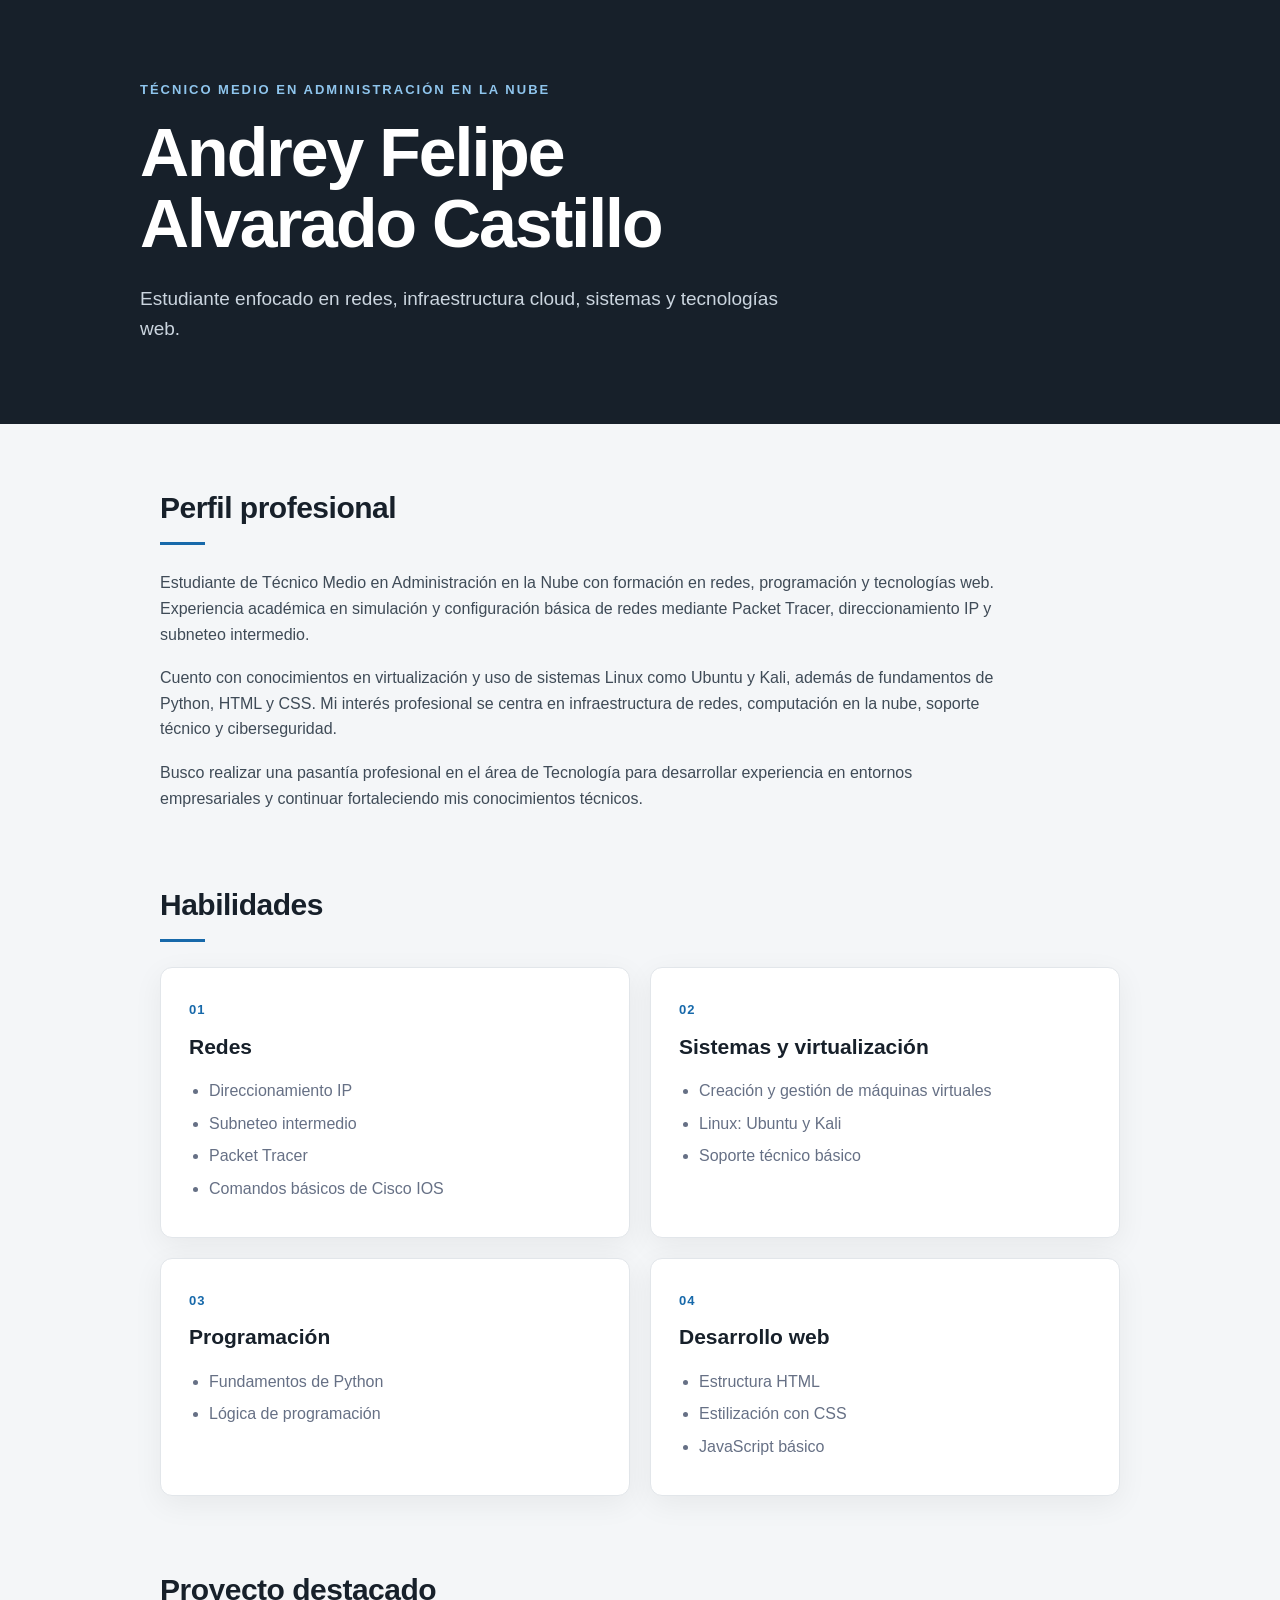
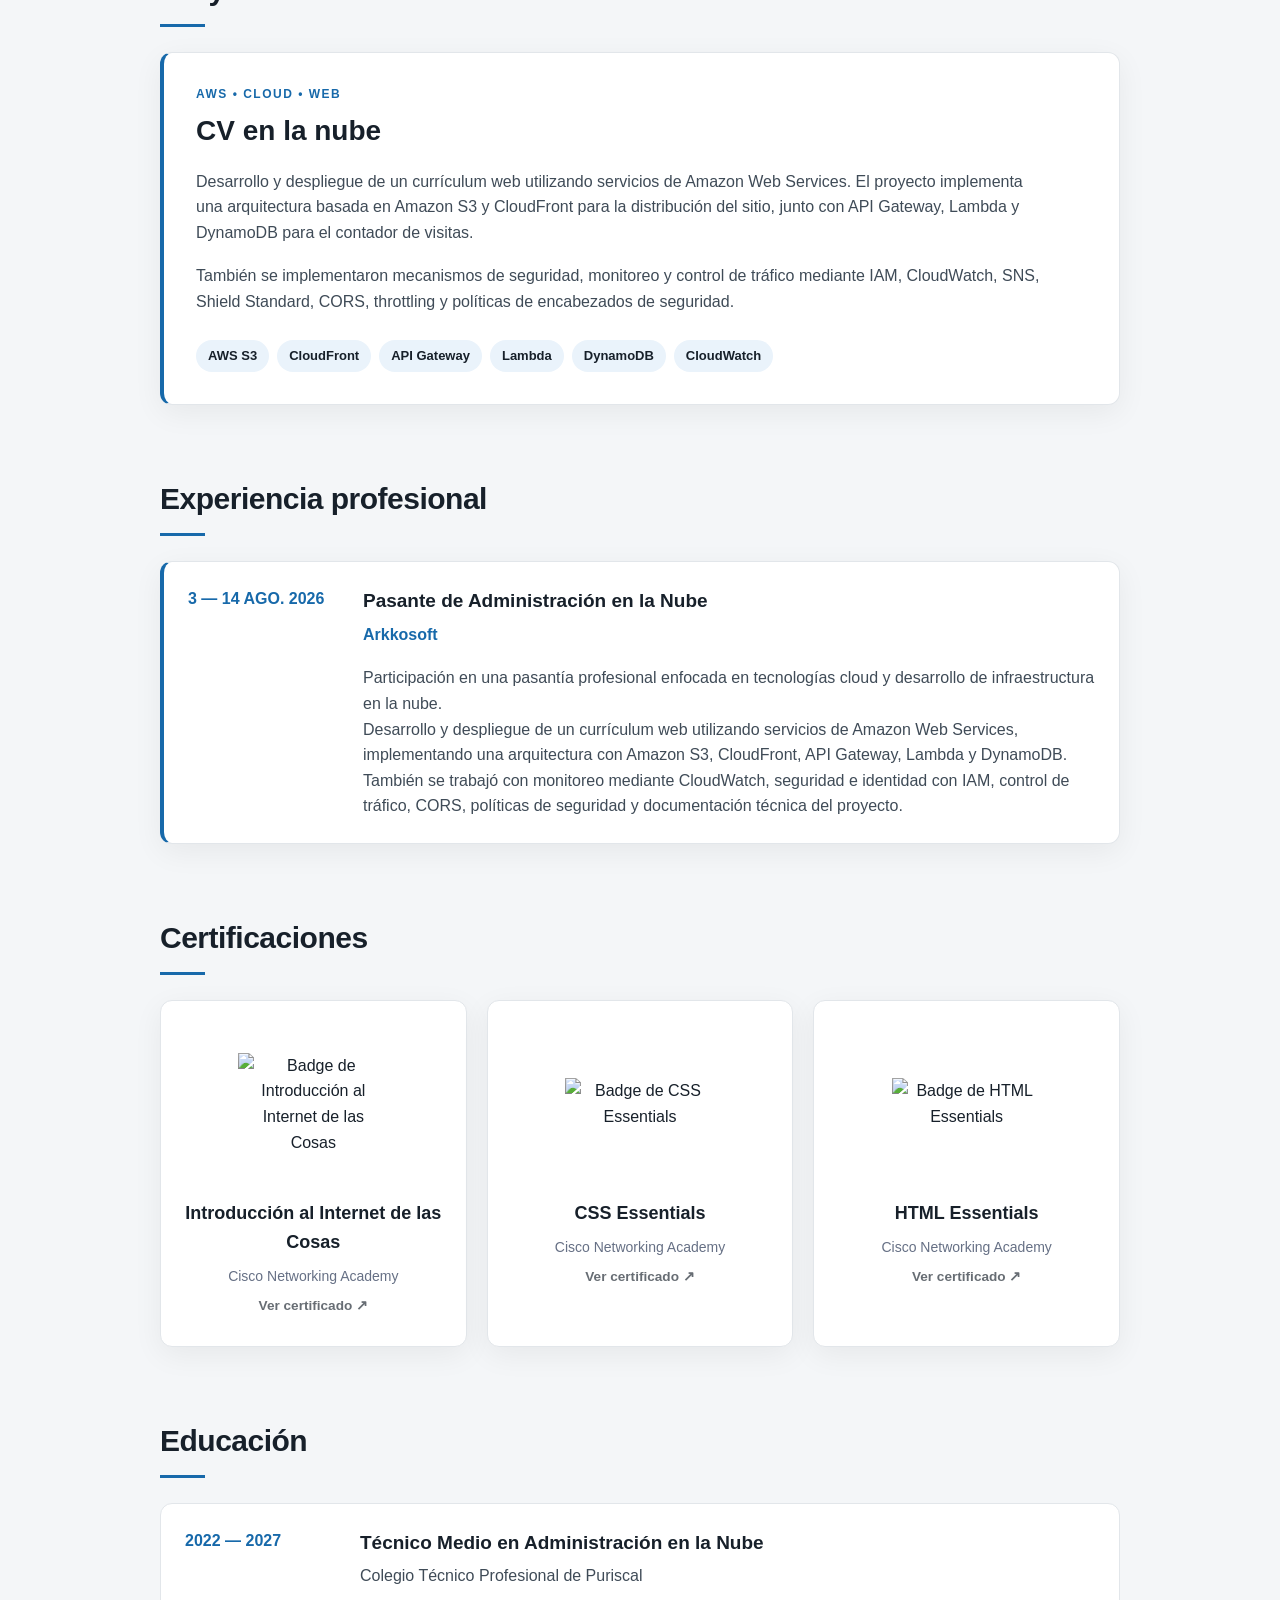
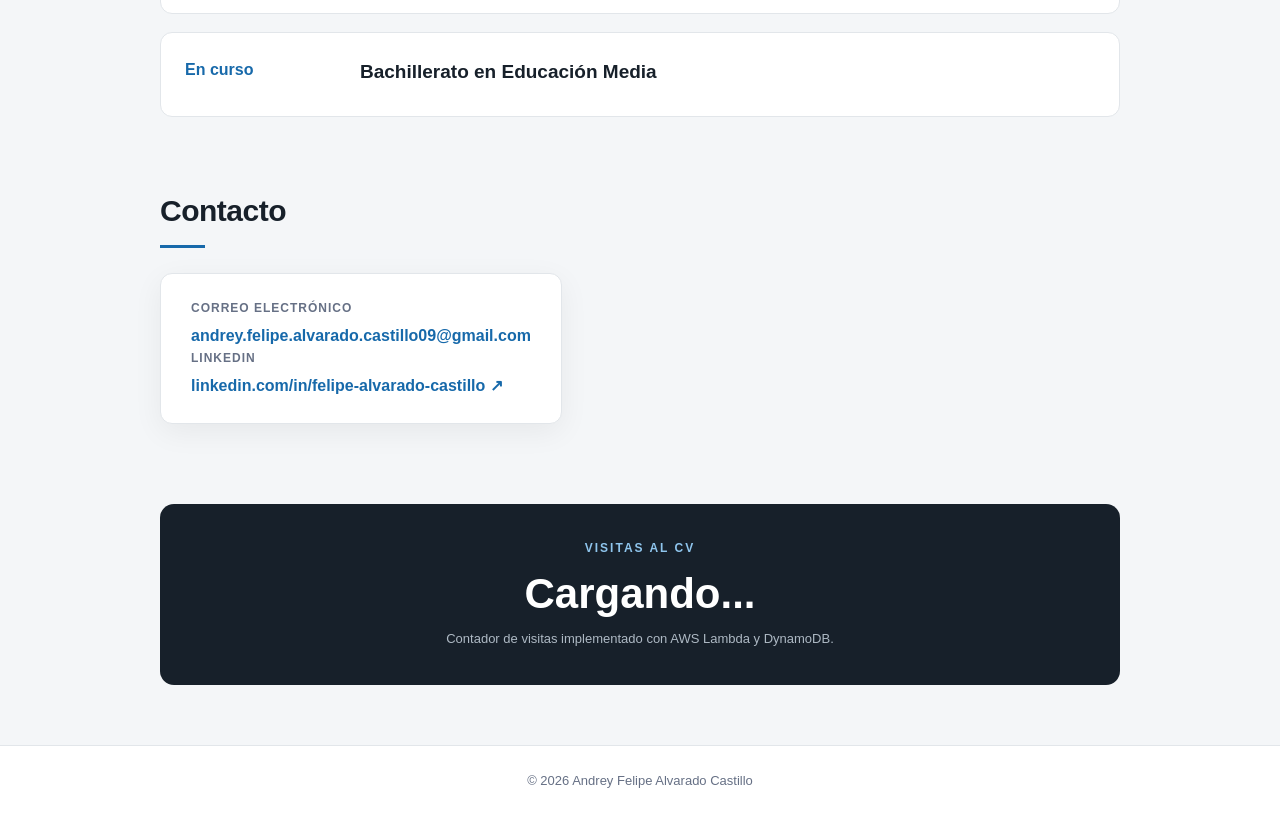
==== index.html @ 0e164ece "Add files via upload" ====
<!DOCTYPE html>
<html lang="es">

<head>
    <meta charset="UTF-8">
    <meta name="viewport" content="width=device-width, initial-scale=1.0">

    <meta name="description"
        content="CV de Andrey Felipe Alvarado Castillo, estudiante de Técnico Medio en Administración en la Nube.">

    <title>Andrey Felipe Alvarado Castillo | CV</title>

    <link rel="stylesheet" href="styles.css">
</head>

<body>

    <header class="hero">
        <div class="hero-content">
            <p class="eyebrow">TÉCNICO MEDIO EN ADMINISTRACIÓN EN LA NUBE</p>

            <h1>Andrey Felipe<br>Alvarado Castillo</h1>

            <p class="hero-description">
                Estudiante enfocado en redes, infraestructura cloud,
                sistemas y tecnologías web.
            </p>
        </div>
    </header>

    <main>

        <section class="section">
            <h2>Perfil profesional</h2>

            <p>
                Estudiante de Técnico Medio en Administración en la Nube con
                formación en redes, programación y tecnologías web. Experiencia
                académica en simulación y configuración básica de redes mediante
                Packet Tracer, direccionamiento IP y subneteo intermedio.
            </p>

            <p>
                Cuento con conocimientos en virtualización y uso de sistemas
                Linux como Ubuntu y Kali, además de fundamentos de Python,
                HTML y CSS. Mi interés profesional se centra en infraestructura
                de redes, computación en la nube, soporte técnico y ciberseguridad.
            </p>

            <p>
                Busco realizar una pasantía profesional en el área de Tecnología
                para desarrollar experiencia en entornos empresariales y
                continuar fortaleciendo mis conocimientos técnicos.
            </p>
        </section>


        <section class="section">
            <h2>Habilidades</h2>

            <div class="skills-grid">

                <article class="skill-card">
                    <span class="skill-number">01</span>
                    <h3>Redes</h3>

                    <ul>
                        <li>Direccionamiento IP</li>
                        <li>Subneteo intermedio</li>
                        <li>Packet Tracer</li>
                        <li>Comandos básicos de Cisco IOS</li>
                    </ul>
                </article>


                <article class="skill-card">
                    <span class="skill-number">02</span>
                    <h3>Sistemas y virtualización</h3>

                    <ul>
                        <li>Creación y gestión de máquinas virtuales</li>
                        <li>Linux: Ubuntu y Kali</li>
                        <li>Soporte técnico básico</li>
                    </ul>
                </article>


                <article class="skill-card">
                    <span class="skill-number">03</span>
                    <h3>Programación</h3>

                    <ul>
                        <li>Fundamentos de Python</li>
                        <li>Lógica de programación</li>
                    </ul>
                </article>


                <article class="skill-card">
                    <span class="skill-number">04</span>
                    <h3>Desarrollo web</h3>

                    <ul>
                        <li>Estructura HTML</li>
                        <li>Estilización con CSS</li>
                        <li>JavaScript básico</li>
                    </ul>
                </article>

            </div>
        </section>


        <section class="section">
            <h2>Proyecto destacado</h2>

            <article class="project-card">

                <div class="project-header">
                    <div>
                        <p class="project-label">AWS • CLOUD • WEB</p>
                        <h3>CV en la nube</h3>
                    </div>
                </div>

                <p>
                    Desarrollo y despliegue de un currículum web utilizando
                    servicios de Amazon Web Services. El proyecto implementa
                    una arquitectura basada en Amazon S3 y CloudFront para
                    la distribución del sitio, junto con API Gateway, Lambda
                    y DynamoDB para el contador de visitas.
                </p>

                <p>
                    También se implementaron mecanismos de seguridad,
                    monitoreo y control de tráfico mediante IAM, CloudWatch,
                    SNS, Shield Standard, CORS, throttling y políticas de
                    encabezados de seguridad.
                </p>

                <div class="technology-list">

    <a href="https://aws.amazon.com/s3/"
       target="_blank"
       rel="noopener noreferrer">
        AWS S3
    </a>

    <a href="https://aws.amazon.com/cloudfront/"
       target="_blank"
       rel="noopener noreferrer">
        CloudFront
    </a>

    <a href="https://aws.amazon.com/api-gateway/"
       target="_blank"
       rel="noopener noreferrer">
        API Gateway
    </a>

    <a href="https://aws.amazon.com/lambda/"
       target="_blank"
       rel="noopener noreferrer">
        Lambda
    </a>

    <a href="https://aws.amazon.com/dynamodb/"
       target="_blank"
       rel="noopener noreferrer">
        DynamoDB
    </a>

    <a href="https://aws.amazon.com/cloudwatch/"
       target="_blank"
       rel="noopener noreferrer">
        CloudWatch
    </a>

</div>

            </article>
        </section>


        <!-- NUEVA SECCIÓN: EXPERIENCIA PROFESIONAL -->

        <section class="section">
            <h2>Experiencia profesional</h2>

            <div class="timeline">

                <article class="education-item experience-item">

                    <div class="education-year">
                        3 — 14 AGO. 2026
                    </div>

                    <div>
                        <h3>Pasante de Administración en la Nube</h3>

                        <p class="experience-company">
                            Arkkosoft
                        </p>

                        <p>
                            Participación en una pasantía profesional enfocada
                            en tecnologías cloud y desarrollo de infraestructura
                            en la nube.
                        </p>

                        <p>
                            Desarrollo y despliegue de un currículum web utilizando
                            servicios de Amazon Web Services, implementando una
                            arquitectura con Amazon S3, CloudFront, API Gateway,
                            Lambda y DynamoDB.
                        </p>

                        <p>
                            También se trabajó con monitoreo mediante CloudWatch,
                            seguridad e identidad con IAM, control de tráfico,
                            CORS, políticas de seguridad y documentación técnica
                            del proyecto.
                        </p>
                    </div>

                </article>

            </div>
        </section>


        <!-- NUEVA SECCIÓN: CERTIFICACIONES -->

        <section class="section">
    <h2>Certificaciones</h2>

    <div class="certifications-grid">

        <a href="https://www.credly.com/badges/0a45413e-73b1-4f08-a9ad-78b283156808/public_url"
           class="certificate-card"
           target="_blank"
           rel="noopener noreferrer">

            <div class="certificate-badge">
                <img src="badges/iot-badge.png"
                    alt="Badge de Introducción al Internet de las Cosas">
            </div>

            <div class="certificate-info">
                <h3>Introducción al Internet de las Cosas</h3>

                <p>
                    Cisco Networking Academy
                </p>

                <span class="certificate-link">
                    Ver certificado ↗
                </span>
            </div>

        </a>


        <a href="https://www.credly.com/badges/91c662c0-dd28-46f7-b437-265e4a5272b8/public_url"
           class="certificate-card"
           target="_blank"
           rel="noopener noreferrer">

            <div class="certificate-badge">
                <img src="badges/css-essentials-badge.png"
                    alt="Badge de CSS Essentials">
            </div>

            <div class="certificate-info">
                <h3>CSS Essentials</h3>

                <p>
                    Cisco Networking Academy
                </p>

                <span class="certificate-link">
                    Ver certificado ↗
                </span>
            </div>

        </a>


        <a href="https://www.credly.com/badges/41b9f1e7-8ec7-4171-8520-6982c7341b1c/public_url"
           class="certificate-card"
           target="_blank"
           rel="noopener noreferrer">

            <div class="certificate-badge">
                <img src="badges/html-essentials-badge.png"
                    alt="Badge de HTML Essentials">
            </div>

            <div class="certificate-info">
                <h3>HTML Essentials</h3>

                <p>
                    Cisco Networking Academy
                </p>

                <span class="certificate-link">
                    Ver certificado ↗
                </span>
            </div>

        </a>

    </div>
</section>

        <section class="section">
            <h2>Educación</h2>

            <div class="timeline">

                <article class="education-item">

                    <div class="education-year">
                        2022 — 2027
                    </div>

                    <div>
                        <h3>Técnico Medio en Administración en la Nube</h3>

                        <p>
                            Colegio Técnico Profesional de Puriscal
                        </p>
                    </div>

                </article>


                <article class="education-item">

                    <div class="education-year">
                        En curso
                    </div>

                    <div>
                        <h3>Bachillerato en Educación Media</h3>
                    </div>

                </article>

            </div>
        </section>


        <section class="section contact-section">
    <h2>Contacto</h2>

    <div class="contact-card">

        <p class="contact-label">
            CORREO ELECTRÓNICO
        </p>

        <a href="mailto:andrey.felipe.alvarado.castillo09@gmail.com">
            andrey.felipe.alvarado.castillo09@gmail.com
        </a>

        <p class="contact-label linkedin-label">
            LINKEDIN
        </p>

        <a href="https://www.linkedin.com/in/felipe-alvarado-castillo/"
           target="_blank"
           rel="noopener noreferrer"
           class="linkedin-link">
            linkedin.com/in/felipe-alvarado-castillo ↗
        </a>

    </div>
</section>


        <section class="visits-section">

            <p class="visits-label">
                VISITAS AL CV
            </p>

            <div id="visit-count">
                Cargando...
            </div>

            <p class="visits-note">
                Contador de visitas implementado con AWS Lambda y DynamoDB.
            </p>

        </section>

    </main>


    <footer>
        <p>
            © 2026 Andrey Felipe Alvarado Castillo
        </p>
    </footer>


    <script src="app.js"></script>

</body>

</html>
---- styles.css ----
:root {
    --background: #f4f6f8;
    --surface: #ffffff;
    --text: #17202a;
    --muted: #667085;
    --border: #e2e6ea;
    --accent: #1769aa;
    --accent-dark: #0f4f82;
    --soft-accent: #eaf3fb;
    --shadow: 0 8px 30px rgba(0, 0, 0, 0.06);
}

* {
    box-sizing: border-box;
}

html {
    scroll-behavior: smooth;
}

body {
    margin: 0;
    font-family: Arial, Helvetica, sans-serif;
    background: var(--background);
    color: var(--text);
    line-height: 1.6;
}

.hero {
    background: var(--text);
    color: white;
    padding: 80px 20px;
}

.hero-content {
    max-width: 1000px;
    margin: 0 auto;
}

.eyebrow {
    margin: 0 0 16px;
    color: #8fc5ed;
    font-size: 13px;
    font-weight: bold;
    letter-spacing: 2px;
}

.hero h1 {
    margin: 0;
    font-size: clamp(40px, 7vw, 68px);
    line-height: 1.05;
    letter-spacing: -2px;
}

.hero-description {
    max-width: 650px;
    margin: 24px 0 0;
    color: #cbd5df;
    font-size: 19px;
}

main {
    max-width: 1000px;
    margin: 0 auto;
    padding: 60px 20px;
}

.section {
    margin-bottom: 70px;
}

.section h2 {
    margin: 0 0 25px;
    font-size: 30px;
    letter-spacing: -0.5px;
}

.section h2::after {
    content: "";
    display: block;
    width: 45px;
    height: 3px;
    margin-top: 10px;
    background: var(--accent);
}

.section p {
    max-width: 850px;
    margin: 0 0 18px;
    color: #3f4b57;
}

.skills-grid {
    display: grid;
    grid-template-columns: repeat(2, 1fr);
    gap: 20px;
}

.skill-card {
    position: relative;
    padding: 28px;
    background: var(--surface);
    border: 1px solid var(--border);
    border-radius: 12px;
    box-shadow: var(--shadow);
    transition: transform 0.2s ease, box-shadow 0.2s ease;
}

.skill-card:hover {
    transform: translateY(-4px);
    box-shadow: 0 12px 35px rgba(0, 0, 0, 0.09);
}

.skill-number {
    color: var(--accent);
    font-size: 13px;
    font-weight: bold;
    letter-spacing: 1px;
}

.skill-card h3 {
    margin: 8px 0 15px;
    font-size: 21px;
}

.skill-card ul {
    margin: 0;
    padding-left: 20px;
    color: var(--muted);
}

.skill-card li {
    margin-bottom: 7px;
}

.project-card {
    padding: 32px;
    background: var(--surface);
    border: 1px solid var(--border);
    border-left: 4px solid var(--accent);
    border-radius: 12px;
    box-shadow: var(--shadow);
}

.project-header {
    margin-bottom: 15px;
}

.project-label {
    margin: 0 0 5px !important;
    color: var(--accent) !important;
    font-size: 12px;
    font-weight: bold;
    letter-spacing: 1.5px;
}

.project-card h3 {
    margin: 0;
    font-size: 28px;
}

.technology-list {
    display: flex;
    flex-wrap: wrap;
    gap: 8px;
    margin-top: 25px;
}

.technology-list a {
    padding: 6px 12px;
    background: var(--soft-accent);
    color: var(--accent-dark);
    border-radius: 20px;
    font-size: 13px;
    font-weight: bold;
}

.timeline {
    display: flex;
    flex-direction: column;
    gap: 18px;
}

.education-item {
    display: grid;
    grid-template-columns: 150px 1fr;
    gap: 25px;
    padding: 24px;
    background: var(--surface);
    border: 1px solid var(--border);
    border-radius: 12px;
}

.education-year {
    color: var(--accent);
    font-weight: bold;
}

.education-item h3 {
    margin: 0 0 5px;
    font-size: 19px;
}

.education-item p {
    margin: 0;
}


/* ================================
   EXPERIENCIA PROFESIONAL
   ================================ */

.experience-item {
    border-left: 4px solid var(--accent);
    box-shadow: var(--shadow);
}

.experience-company {
    color: var(--accent) !important;
    font-weight: bold;
    margin-bottom: 18px !important;
}


/* ================================
   CERTIFICACIONES
   ================================ */

.certifications-grid {
    display: grid;
    grid-template-columns: repeat(3, 1fr);
    gap: 20px;
}

.certificate-card {
    display: flex;
    flex-direction: column;
    align-items: center;
    padding: 28px 22px;
    text-align: center;
    background: var(--surface);
    border: 1px solid var(--border);
    border-radius: 12px;
    box-shadow: var(--shadow);
    transition: transform 0.2s ease, box-shadow 0.2s ease;
}

.certificate-card:hover {
    transform: translateY(-4px);
    box-shadow: 0 12px 35px rgba(0, 0, 0, 0.09);
}

.certificate-badge {
    width: 150px;
    height: 150px;
    margin-bottom: 20px;
    display: flex;
    align-items: center;
    justify-content: center;
}

.certificate-badge img {
    max-width: 100%;
    max-height: 100%;
    object-fit: contain;
}

.certificate-info h3 {
    margin: 0 0 8px;
    font-size: 18px;
}

.certificate-info p {
    margin: 0 !important;
    color: var(--muted);
    font-size: 14px;
}


/* ================================
   CONTACTO
   ================================ */

.contact-card {
    display: inline-block;
    padding: 25px 30px;
    background: var(--surface);
    border: 1px solid var(--border);
    border-radius: 12px;
    box-shadow: var(--shadow);
}

.contact-label {
    margin: 0 0 5px !important;
    color: var(--muted) !important;
    font-size: 12px;
    font-weight: bold;
    letter-spacing: 1px;
}

.contact-card a {
    color: var(--accent);
    font-weight: bold;
    text-decoration: none;
    overflow-wrap: anywhere;
}

.contact-card a:hover {
    text-decoration: underline;
}


/* ================================
   CONTADOR DE VISITAS
   ================================ */

.visits-section {
    margin-top: 80px;
    padding: 35px;
    text-align: center;
    background: var(--text);
    color: white;
    border-radius: 14px;
}

.visits-label {
    margin: 0 0 10px !important;
    color: #8fc5ed !important;
    font-size: 12px;
    font-weight: bold;
    letter-spacing: 2px;
}

#visit-count {
    font-size: 42px;
    font-weight: bold;
    line-height: 1.2;
}

.visits-note {
    margin: 10px auto 0 !important;
    color: #aeb9c4 !important;
    font-size: 13px;
}


/* ================================
   FOOTER
   ================================ */

footer {
    padding: 25px 20px;
    text-align: center;
    border-top: 1px solid var(--border);
    background: white;
}

footer p {
    margin: 0;
    color: var(--muted);
    font-size: 13px;
}


/* ================================
   RESPONSIVE
   ================================ */

@media (max-width: 700px) {

    .hero {
        padding: 60px 20px;
    }

    .hero h1 {
        font-size: 42px;
    }

    .hero-description {
        font-size: 17px;
    }

    main {
        padding: 45px 16px;
    }

    .section {
        margin-bottom: 55px;
    }

    .section h2 {
        font-size: 26px;
    }

    .skills-grid {
        grid-template-columns: 1fr;
    }

    .project-card {
        padding: 24px;
    }

    .education-item {
        grid-template-columns: 1fr;
        gap: 5px;
    }

    .certifications-grid {
        grid-template-columns: 1fr;
    }

    .certificate-card {
        padding: 25px 20px;
    }

    .certificate-badge {
        width: 130px;
        height: 130px;
    }

    .visits-section {
        padding: 30px 20px;
    }

    #visit-count {
        font-size: 36px;
    }
}
/* Certificaciones clickeables */

.certificate-card {
    text-decoration: none;
    color: inherit;
    cursor: pointer;
    transition:
        transform 0.25s ease,
        box-shadow 0.25s ease;
}

.certificate-card:hover {
    transform: translateY(-6px);
}

.certificate-card .certificate-badge img {
    transition: transform 0.25s ease;
}

.certificate-card:hover .certificate-badge img {
    transform: scale(1.04);
}

.certificate-link {
    display: inline-block;
    margin-top: 8px;
    font-size: 0.85rem;
    font-weight: 600;
    opacity: 0.65;
    transition: opacity 0.25s ease;
}

.certificate-card:hover .certificate-link {
    opacity: 1;
}
.technology-list a {
    text-decoration: none;
    color: inherit;
    cursor: pointer;
    transition: transform 0.2s ease, box-shadow 0.2s ease;
}

.technology-list a:hover {
    transform: translateY(-3px);
    box-shadow: 0 6px 16px rgba(0, 0, 0, 0.12);
}
/* LinkedIn */

.linkedin-label {
    margin-top: 24px;
}

.linkedin-link {
    text-decoration: none;
    transition: opacity 0.2s ease;
}

.linkedin-link:hover {
    opacity: 0.7;
}
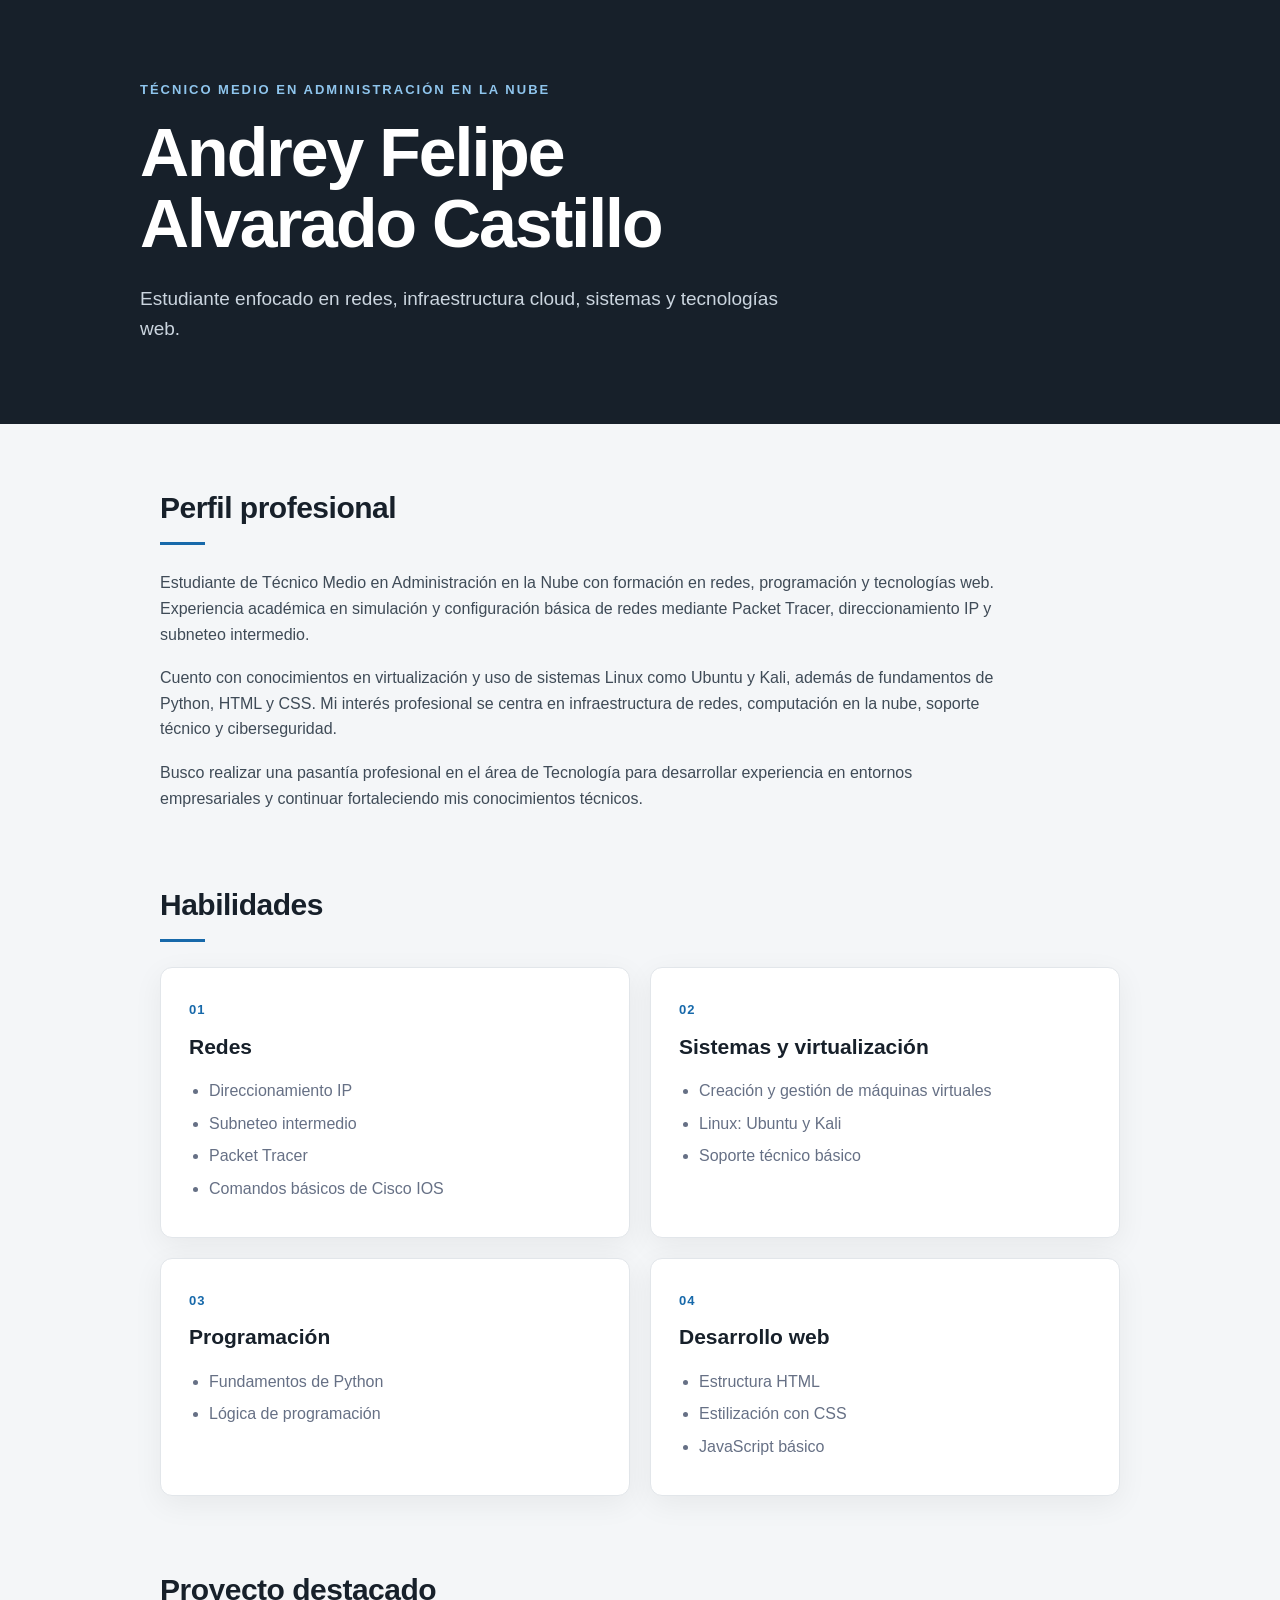
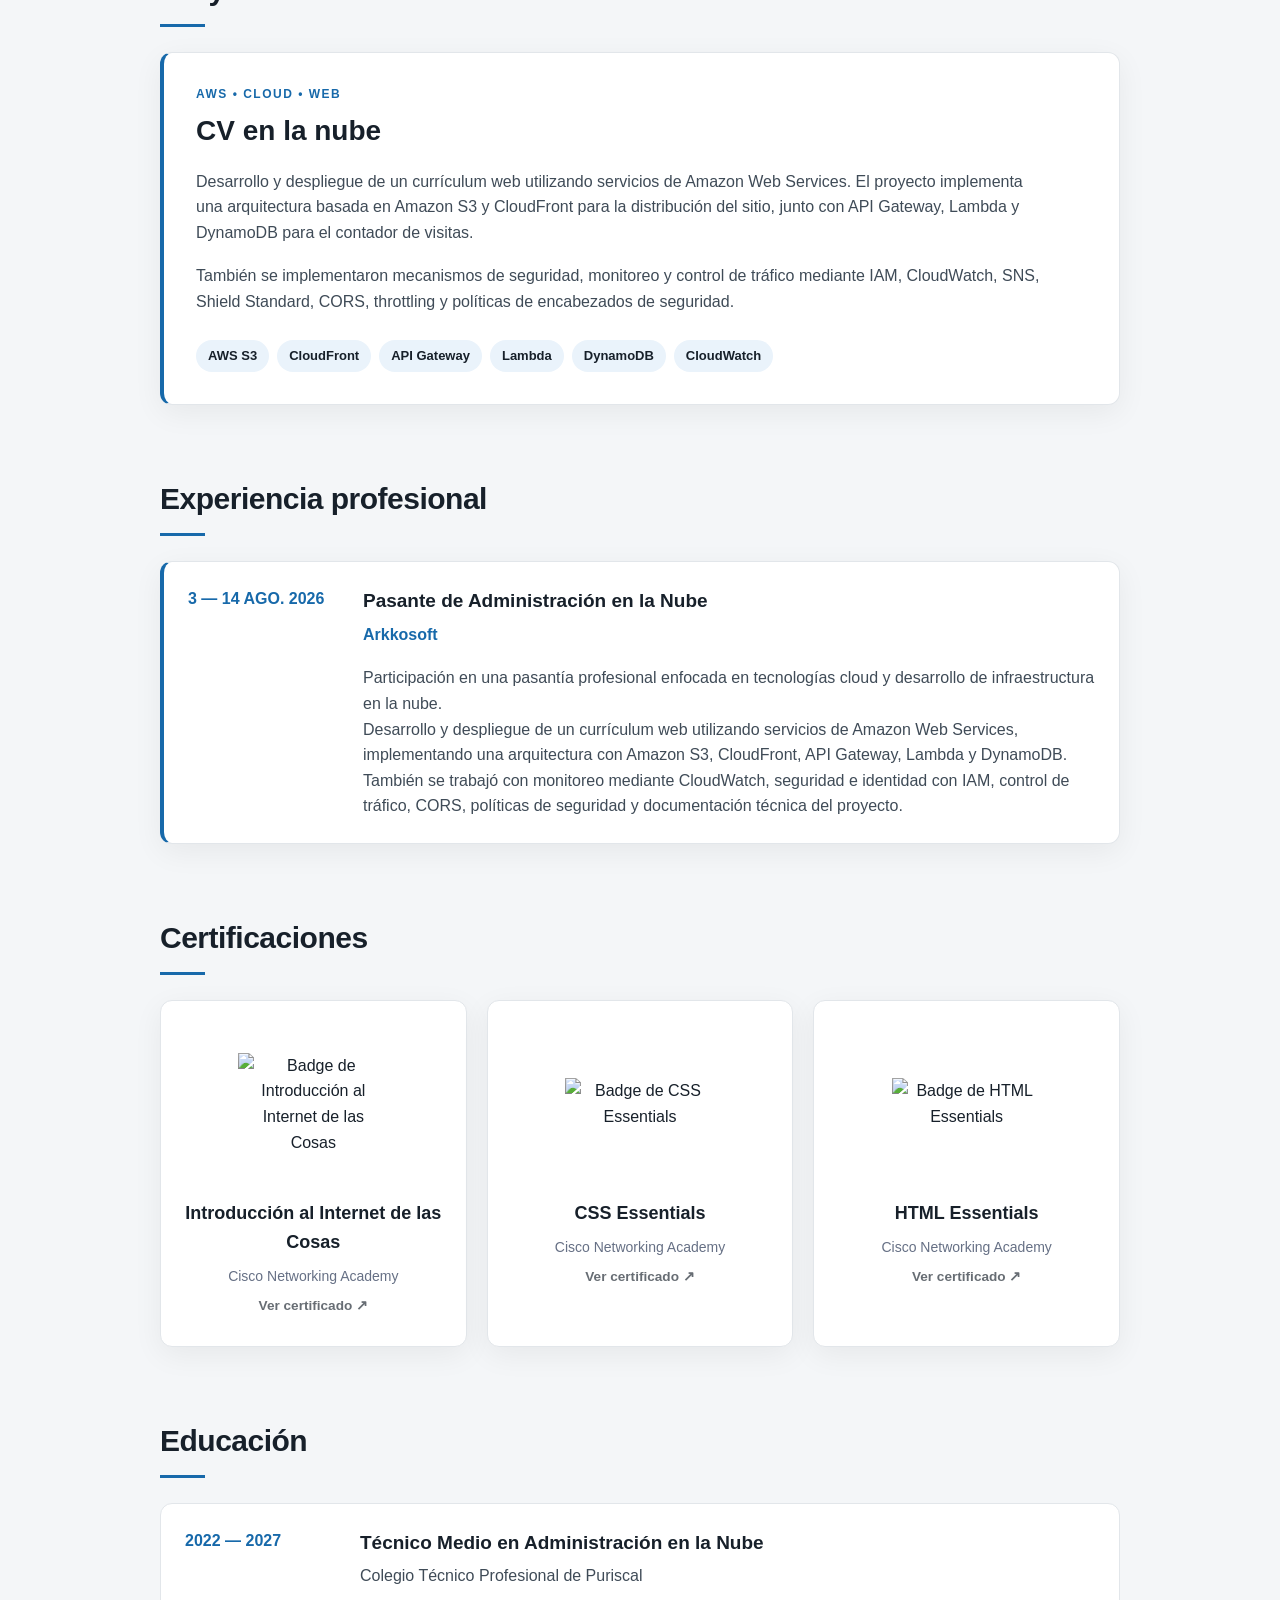
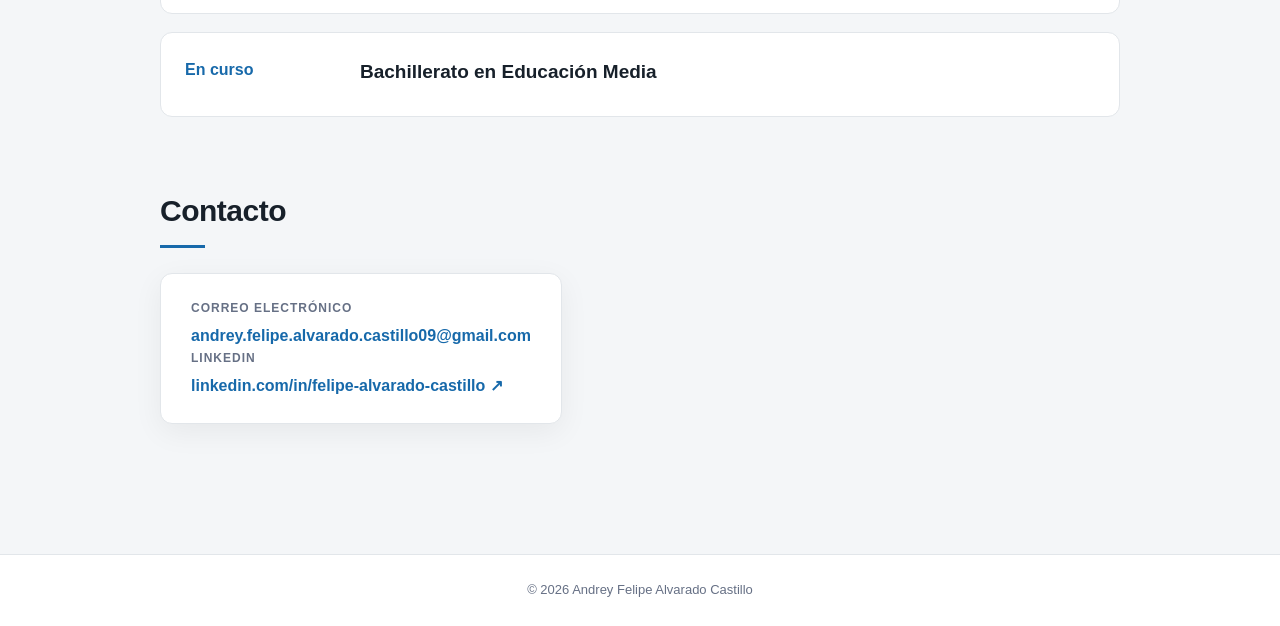
==== commit a585cbdf: "Refactor index.html structure and content" ====
--- a/index.html
+++ b/index.html
@@ -378,23 +378,6 @@
     </div>
 </section>
 
-
-        <section class="visits-section">
-
-            <p class="visits-label">
-                VISITAS AL CV
-            </p>
-
-            <div id="visit-count">
-                Cargando...
-            </div>
-
-            <p class="visits-note">
-                Contador de visitas implementado con AWS Lambda y DynamoDB.
-            </p>
-
-        </section>
-
     </main>
 
 
@@ -405,8 +388,6 @@
     </footer>
 
 
-    <script src="app.js"></script>
-
 </body>
 
-</html>+</html>
--- a/styles.css
+++ b/styles.css
@@ -314,34 +314,6 @@
    CONTADOR DE VISITAS
    ================================ */
 
-.visits-section {
-    margin-top: 80px;
-    padding: 35px;
-    text-align: center;
-    background: var(--text);
-    color: white;
-    border-radius: 14px;
-}
-
-.visits-label {
-    margin: 0 0 10px !important;
-    color: #8fc5ed !important;
-    font-size: 12px;
-    font-weight: bold;
-    letter-spacing: 2px;
-}
-
-#visit-count {
-    font-size: 42px;
-    font-weight: bold;
-    line-height: 1.2;
-}
-
-.visits-note {
-    margin: 10px auto 0 !important;
-    color: #aeb9c4 !important;
-    font-size: 13px;
-}
 
 
 /* ================================
@@ -485,4 +457,4 @@
 
 .linkedin-link:hover {
     opacity: 0.7;
-}+}
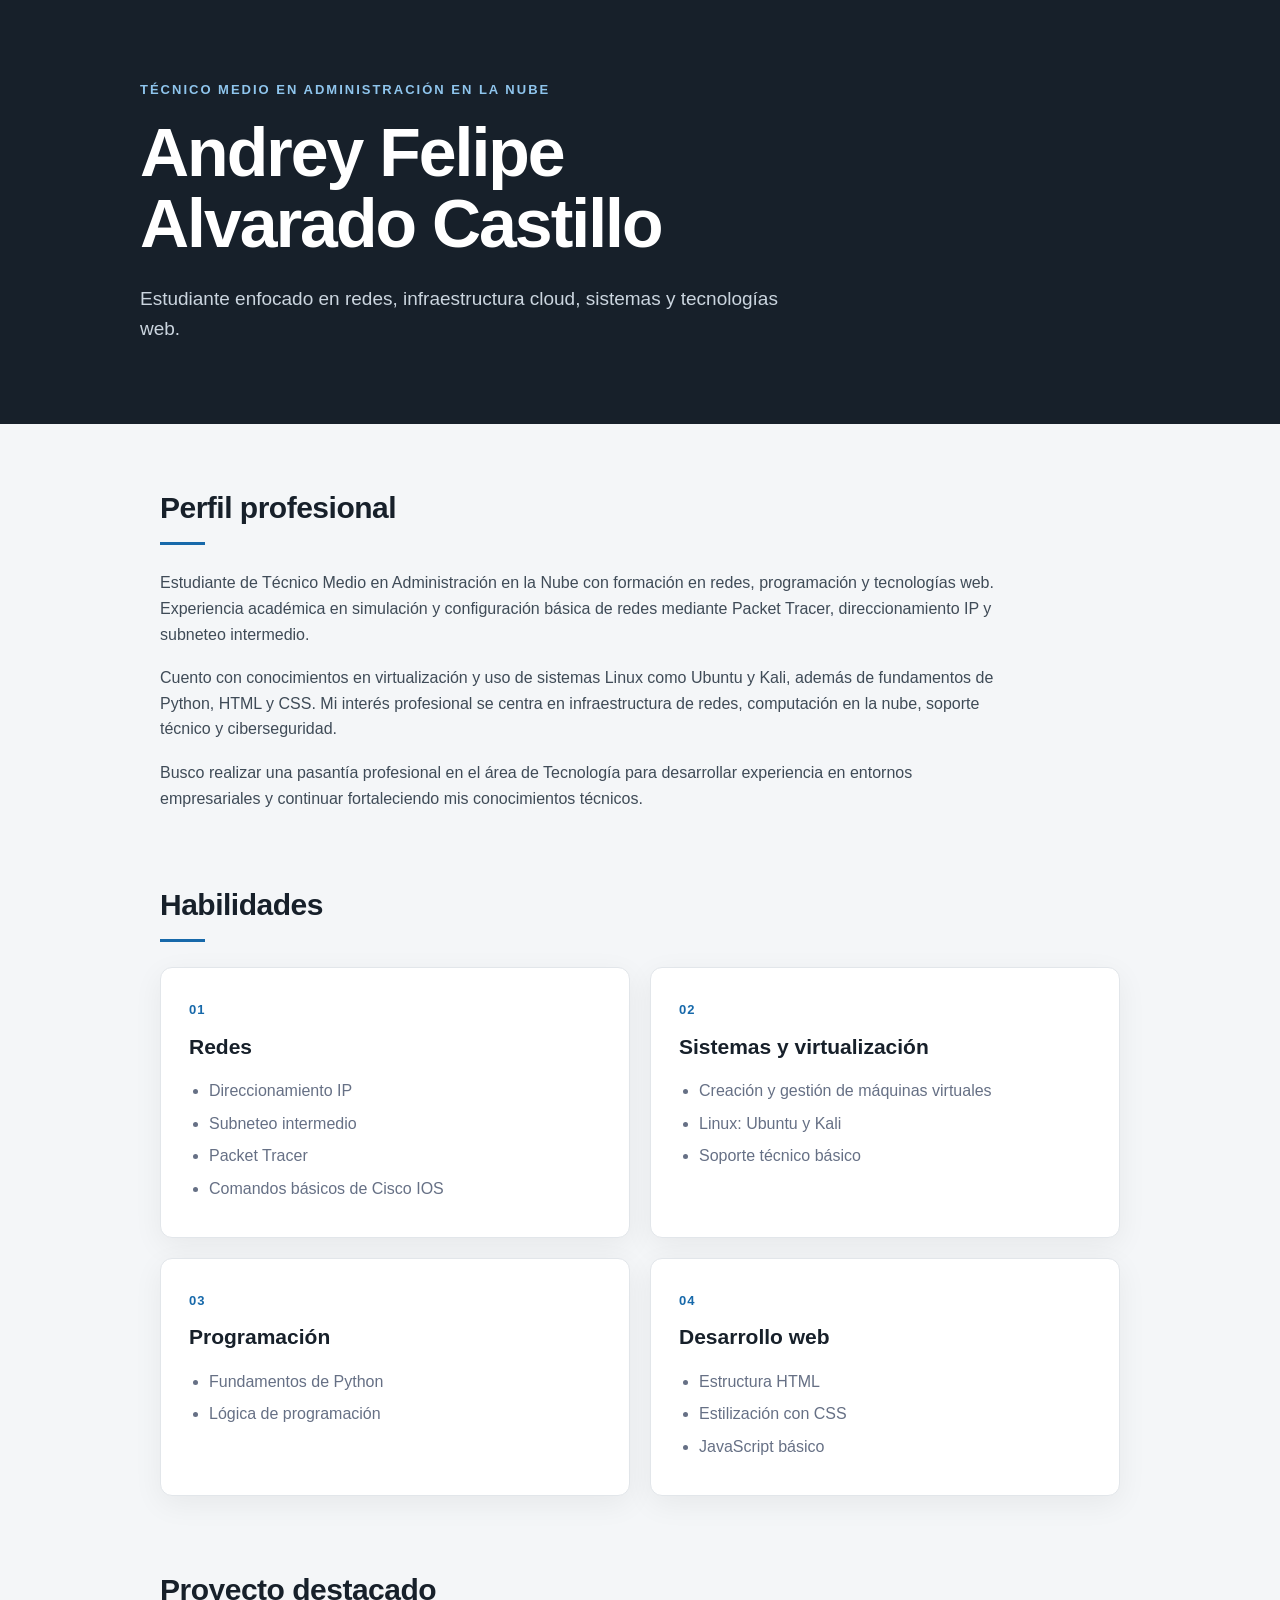
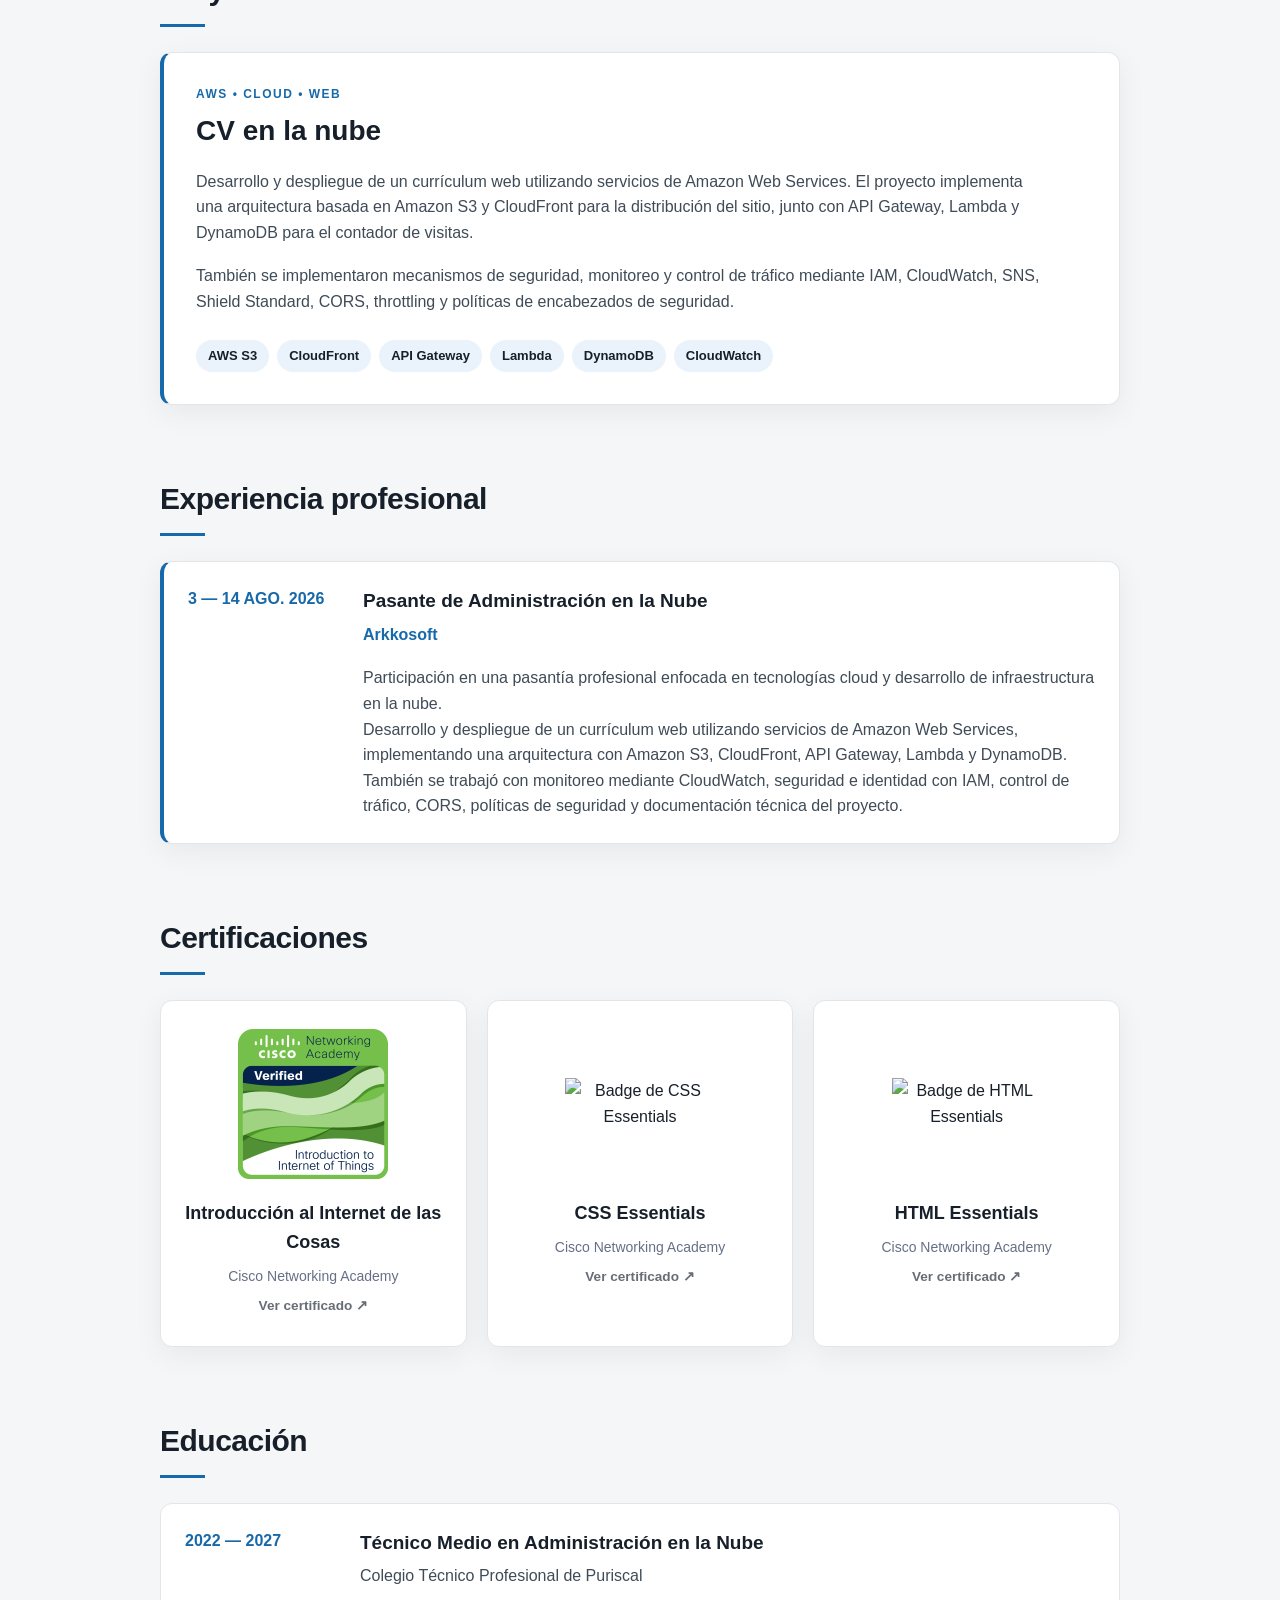
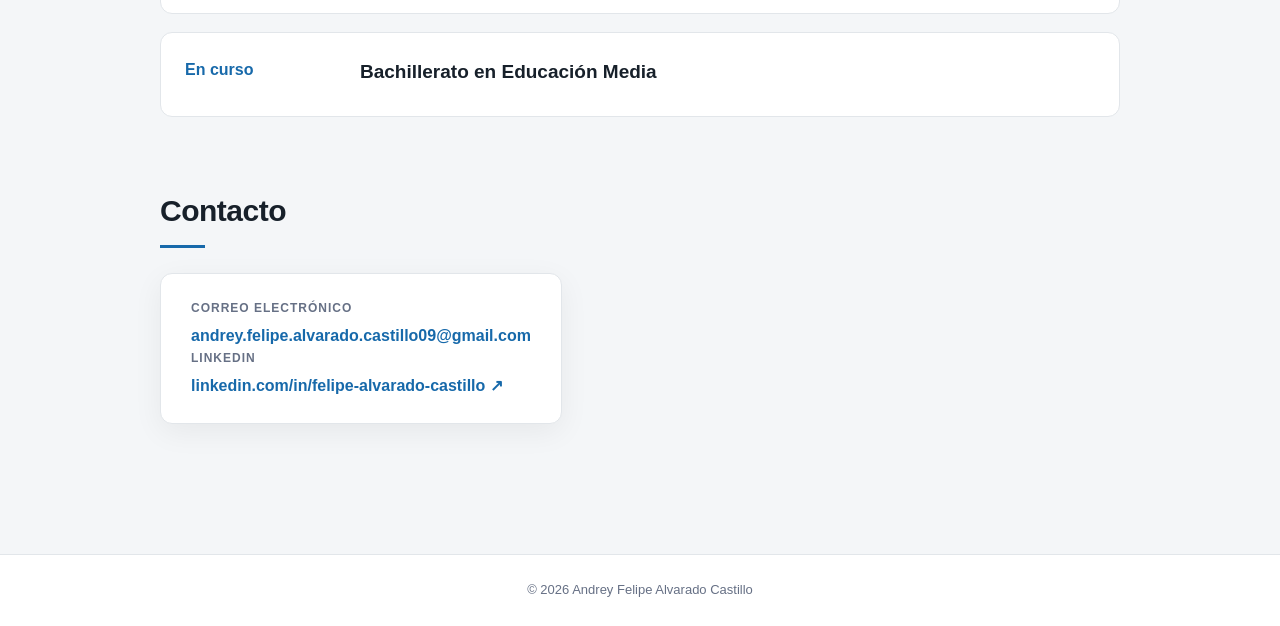
==== commit fccf647e: "Update index.html with new sections Added new sections for professional experience and certification" ====
--- a/index.html
+++ b/index.html
@@ -242,7 +242,7 @@
            rel="noopener noreferrer">
 
             <div class="certificate-badge">
-                <img src="badges/iot-badge.png"
+                <img src="iot-badge.png"
                     alt="Badge de Introducción al Internet de las Cosas">
             </div>
 
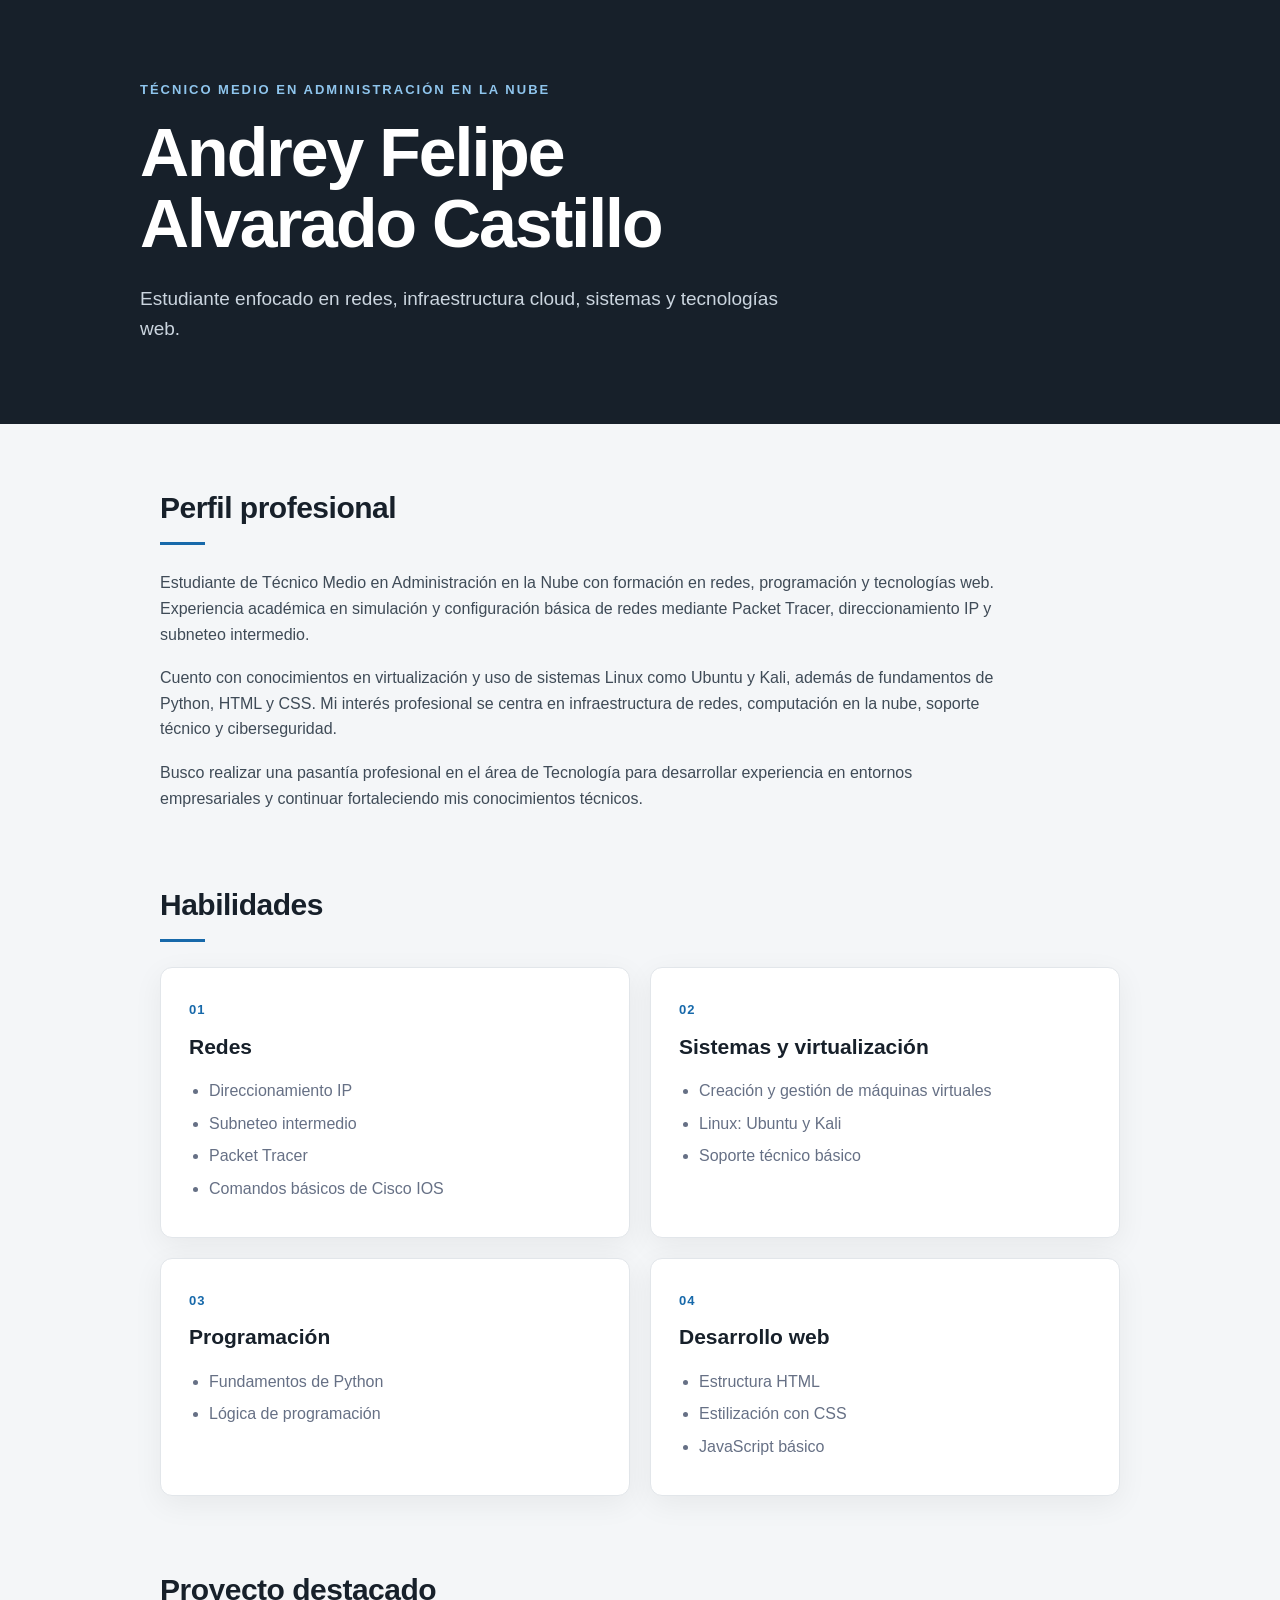
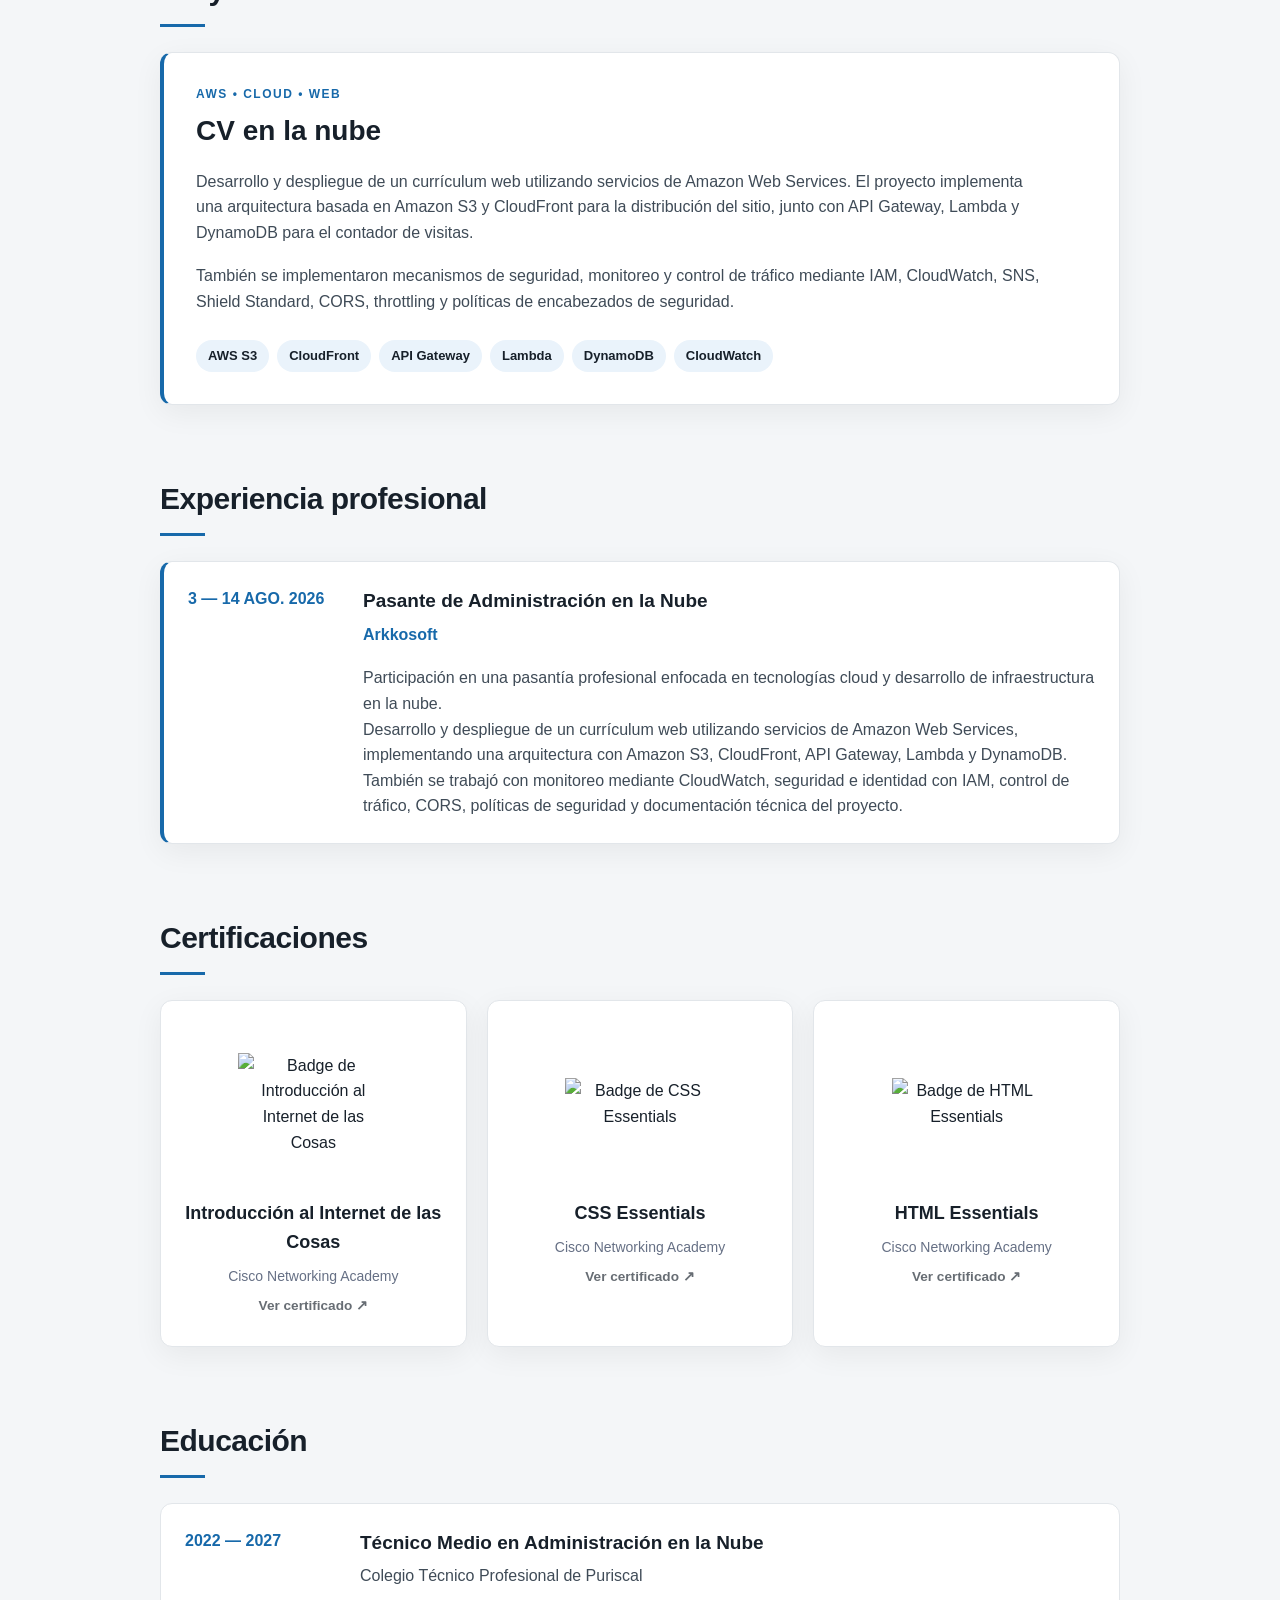
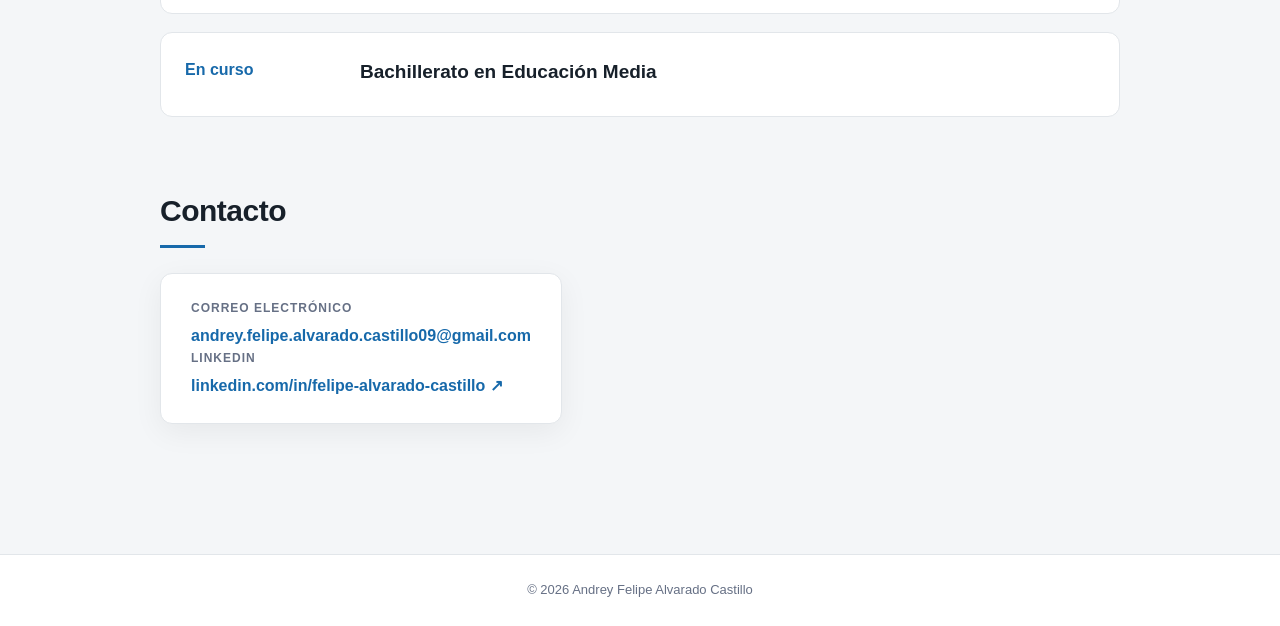
==== commit 1f083185: "Add professional experience and certifications sections" ====
--- a/index.html
+++ b/index.html
@@ -242,7 +242,7 @@
            rel="noopener noreferrer">
 
             <div class="certificate-badge">
-                <img src="iot-badge.png"
+                <img src="badge/iot-badge.png"
                     alt="Badge de Introducción al Internet de las Cosas">
             </div>
 
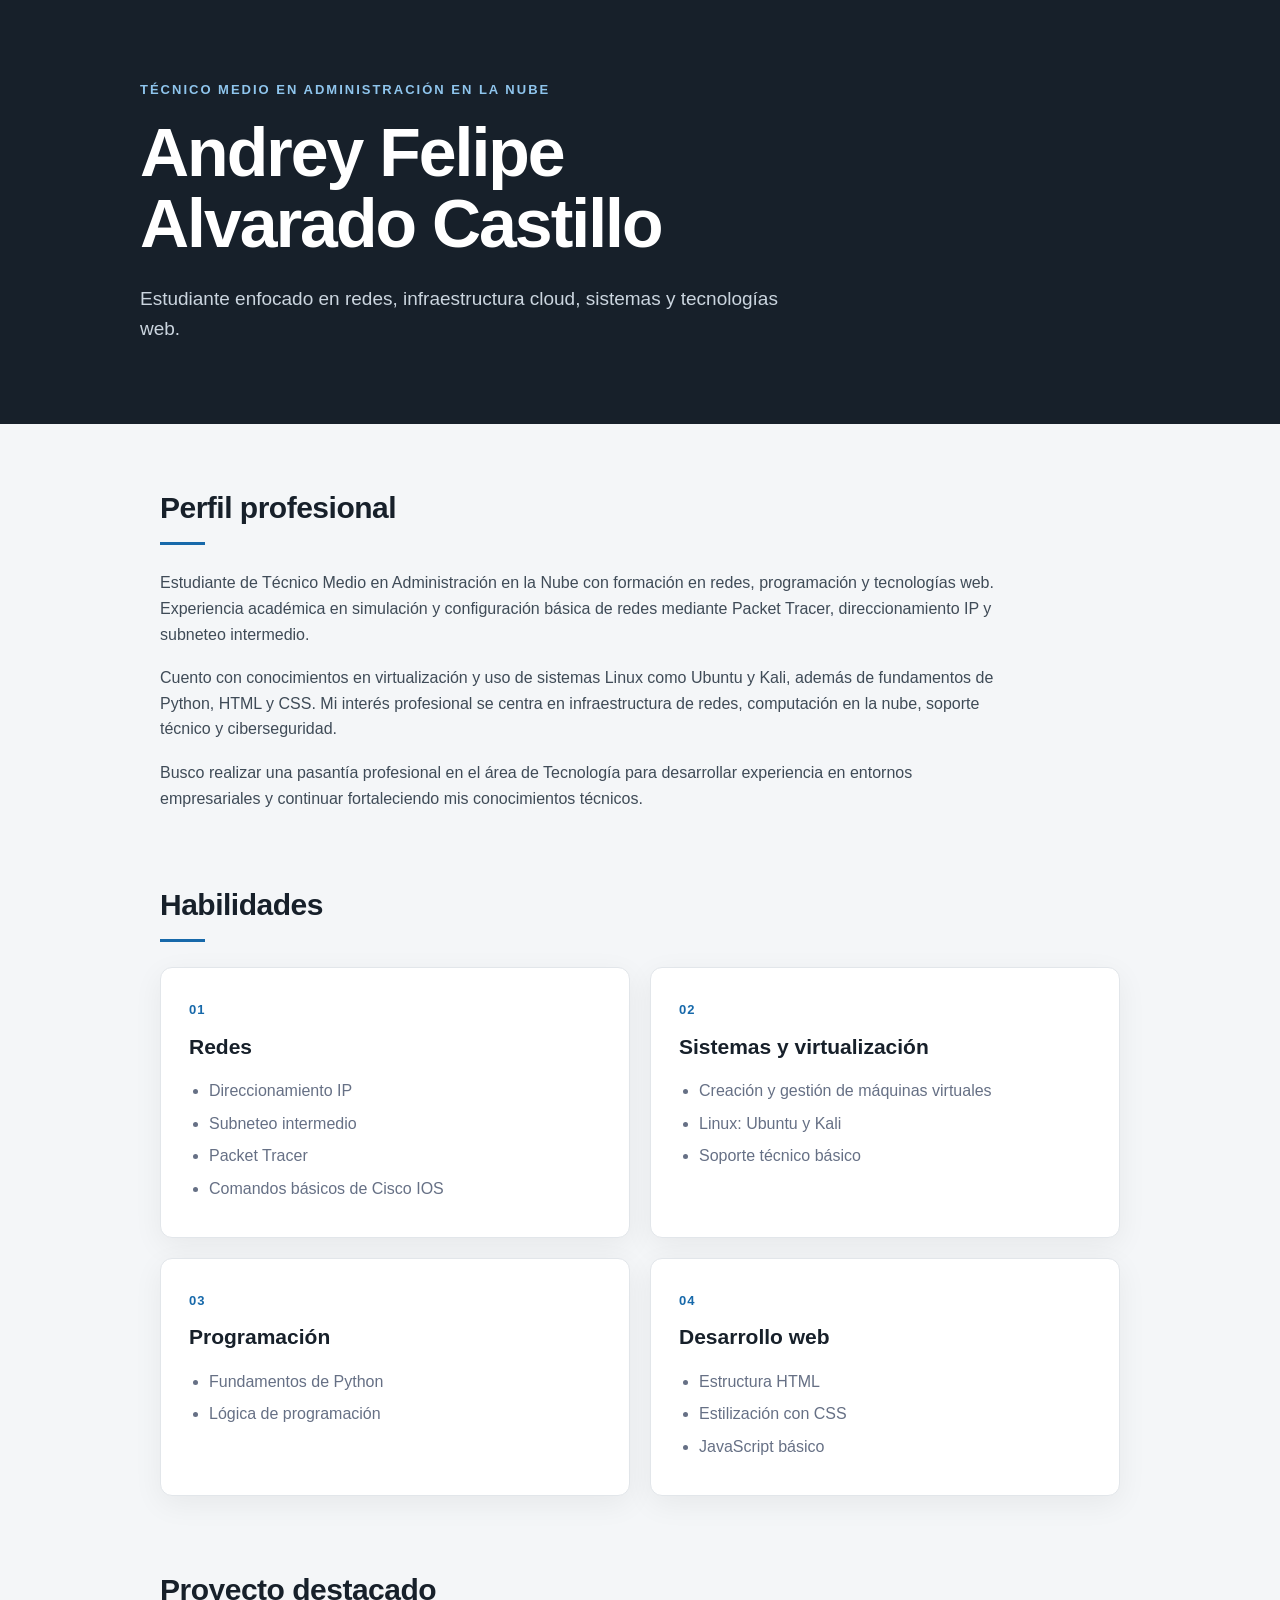
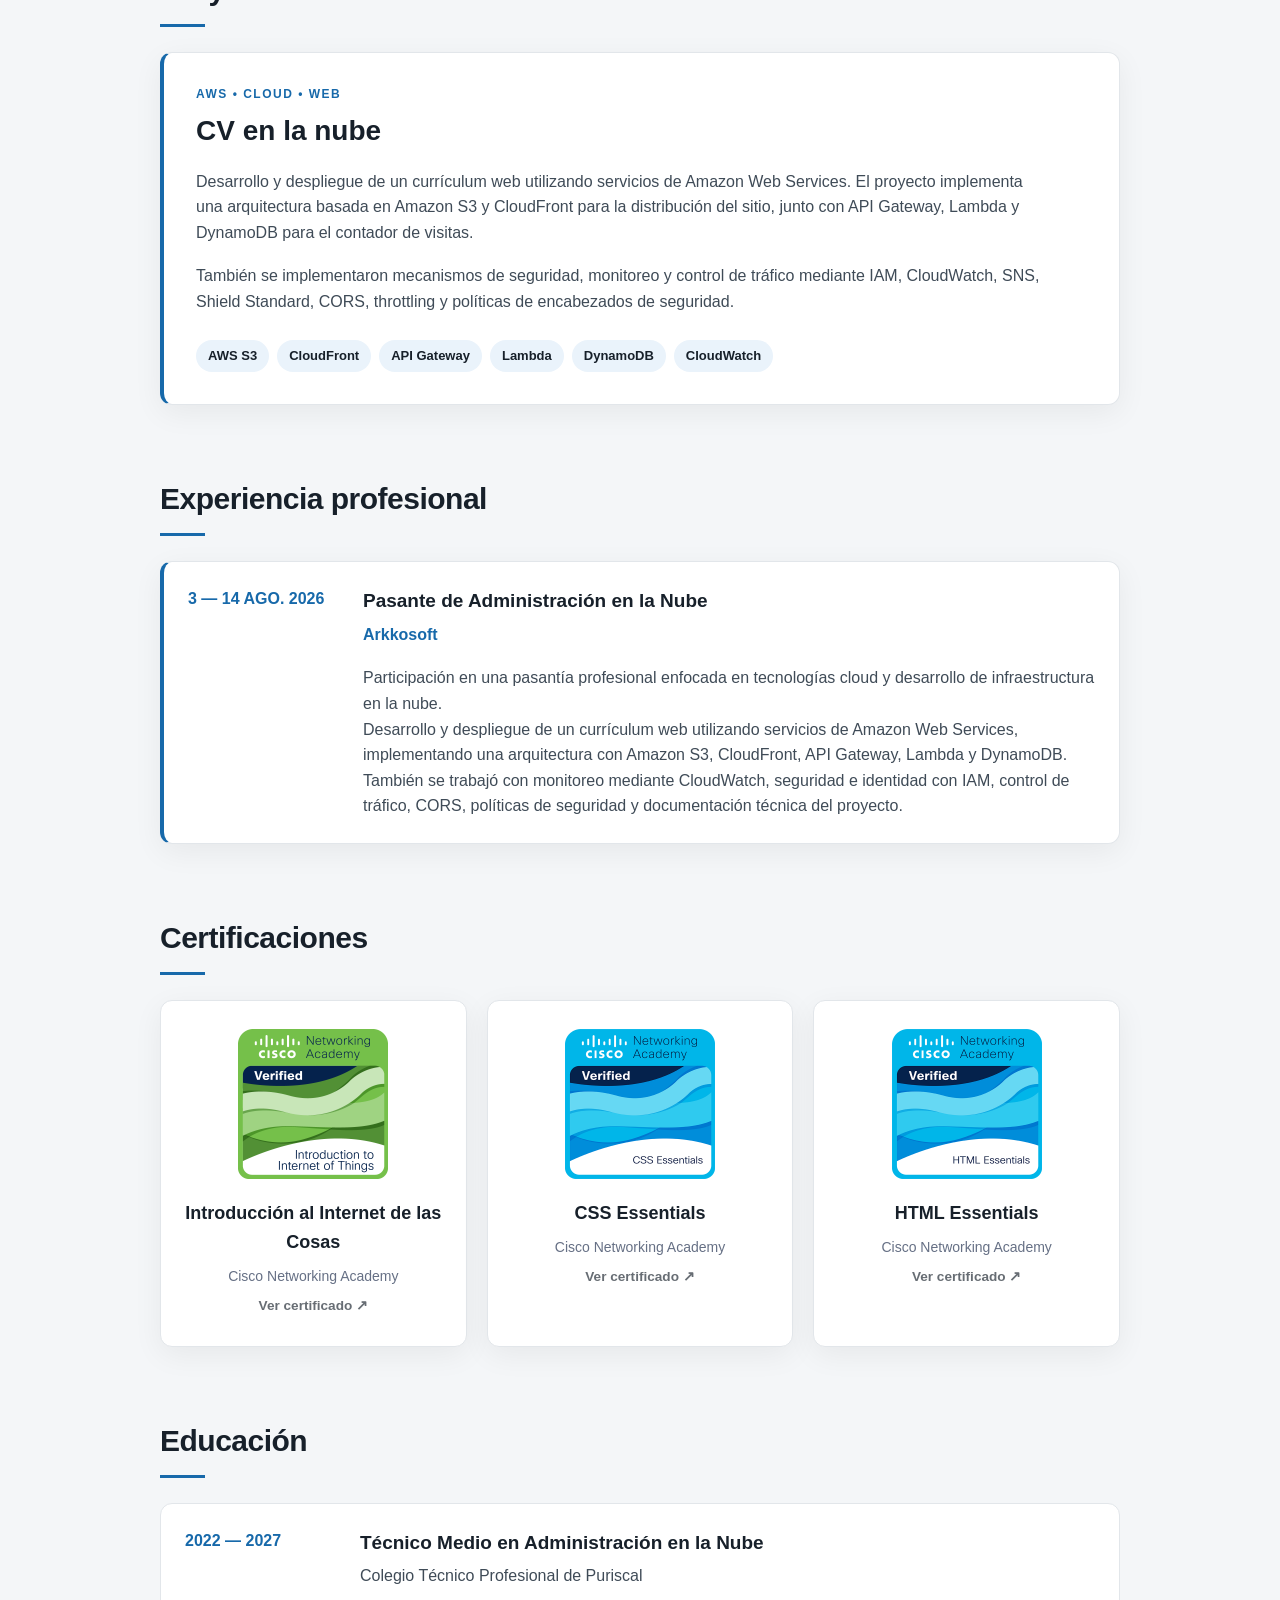
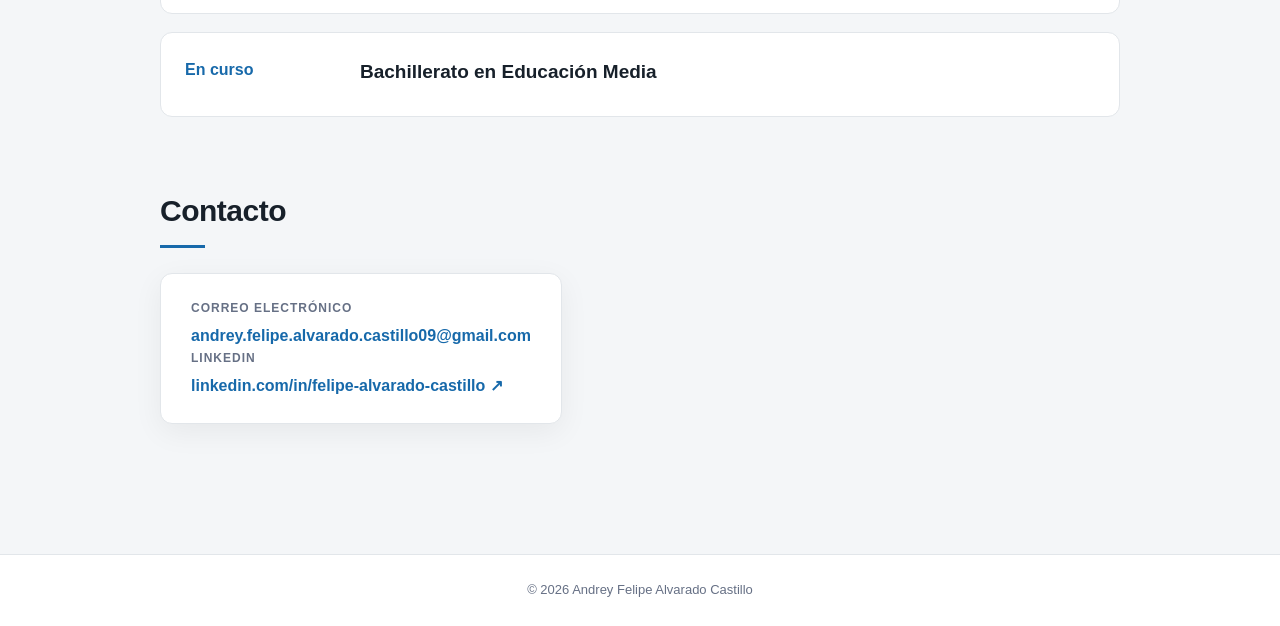
==== commit 3eec90f3: "Add professional experience and certifications sections" ====
--- a/index.html
+++ b/index.html
@@ -242,7 +242,7 @@
            rel="noopener noreferrer">
 
             <div class="certificate-badge">
-                <img src="badge/iot-badge.png"
+                <img src="badges/iot-badge.png"
                     alt="Badge de Introducción al Internet de las Cosas">
             </div>
 
